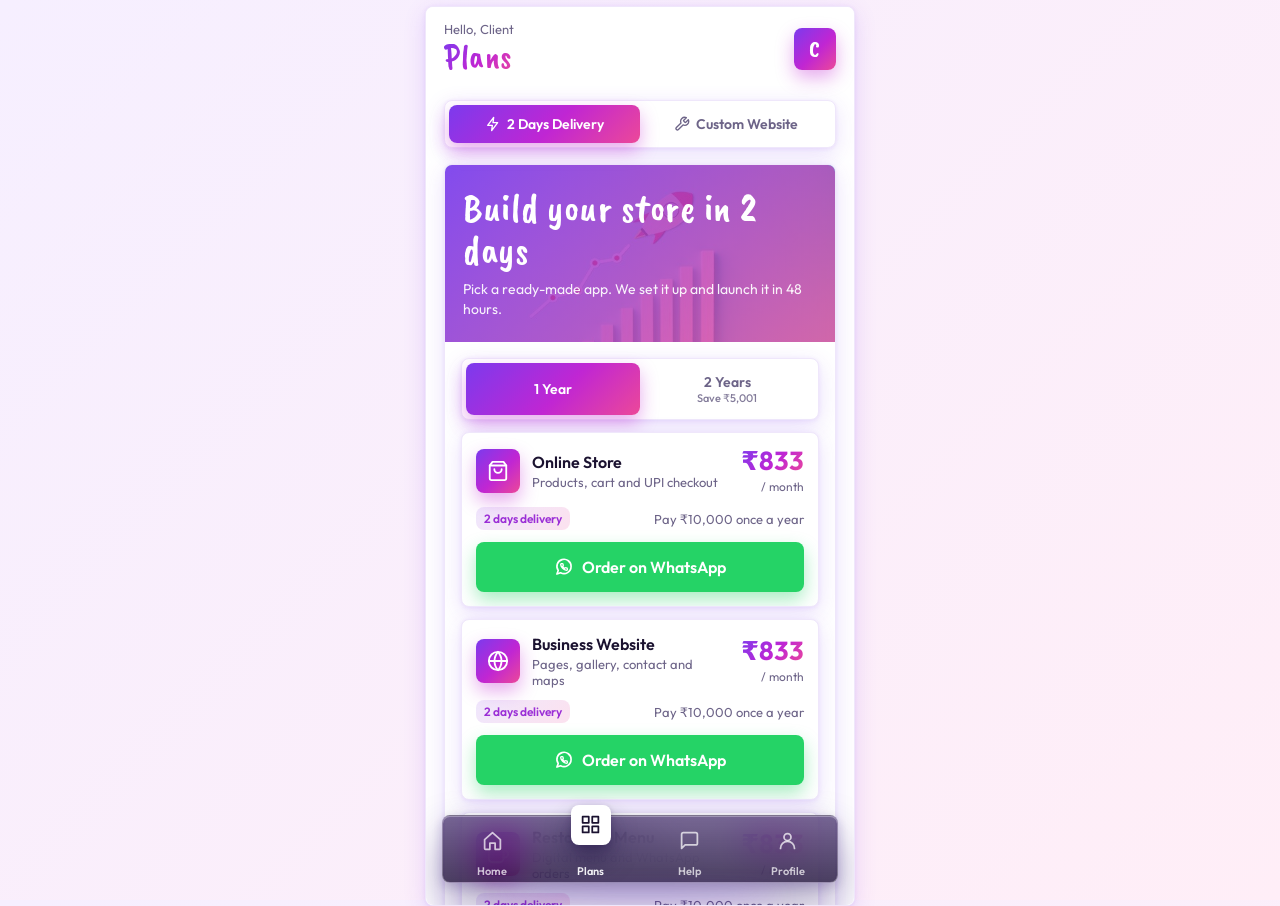
==== pages/plans.html @ e2c8d3a1 "Add files via upload" ====
<!DOCTYPE html>
<html lang="en">
<head>
<meta charset="utf-8">
<meta name="viewport" content="width=device-width, initial-scale=1, viewport-fit=cover">
<title>LaunchMyWeb - Plans</title>
<link href="https://fonts.googleapis.com/css2?family=Caveat+Brush&family=Outfit:wght@400;500;600;700&display=swap" rel="stylesheet">
<link rel="stylesheet" href="../css/base.css">
<link rel="stylesheet" href="../css/plans.css">
</head>
<body>
<div class="app">
<section id="app" class="scr on">
  <header><div><small>Hello, Client</small><h1 class="br">Plans</h1></div><div class="av br">C</div></header>
  <main id="main">
      <div class="v on" id="v-plans">
      <div class="seg"><button class="on" id="m2"><svg viewBox="0 0 24 24"><path d="M13 2L4 14h7l-1 8 9-12h-7z"/></svg>2 Days Delivery</button><button id="mc"><svg viewBox="0 0 24 24"><path d="M14.7 6.3a1 1 0 0 0 0 1.4l1.6 1.6a1 1 0 0 0 1.4 0l3.77-3.77a6 6 0 0 1-7.94 7.94l-6.91 6.91a2.12 2.12 0 0 1-3-3l6.91-6.91a6 6 0 0 1 7.94-7.94l-3.76 3.76z"/></svg>Custom Website</button></div>
      <div class="card cont" id="p2">
        <div class="ch"><h2 class="br">Build your store in 2 days</h2><p>Pick a ready-made app. We set it up and launch it in 48 hours.</p></div>
        <div class="cb">
          <div class="seg"><button class="on" id="b1">1 Year</button><button id="b2">2 Years</button></div>
          <div id="apps"></div>
        </div>
      </div>
      <div class="card cont" id="pc" hidden>
        <div class="ch"><h2 class="br">Your website, your way</h2><p>Special design or extra features? We build it from scratch.</p></div>
        <div class="cb">
          <div id="cf"></div>
          <p class="note">Price depends on what you need. Tell us and we will send a quote.</p>
          <button class="btn wa" data-app="Custom Website"><svg viewBox="0 0 24 24"><path d="M20.5 11.5a8.5 8.5 0 0 1-12.6 7.4L3.5 20.5l1.6-4.3A8.5 8.5 0 1 1 20.5 11.5z"/><g transform="translate(7.2 7.2) scale(.4)" stroke-width="4"><path d="M22 16.9v3a2 2 0 0 1-2.2 2 19.8 19.8 0 0 1-8.6-3.1 19.5 19.5 0 0 1-6-6A19.8 19.8 0 0 1 2.1 4.2 2 2 0 0 1 4.1 2h3a2 2 0 0 1 2 1.7c.1 1 .4 1.9.7 2.8a2 2 0 0 1-.5 2.1L8.1 9.9a16 16 0 0 0 6 6l1.3-1.3a2 2 0 0 1 2.1-.4c.9.3 1.8.6 2.8.7a2 2 0 0 1 1.7 2z"/></g></svg>Get a quote on WhatsApp</button>
        </div>
      </div>
    </div>
  </main>
  <nav class="nav" id="nav">
    <a class="nb" href="home.html"><i><svg viewBox="0 0 24 24"><path d="M3 11l9-8 9 8v10a1 1 0 0 1-1 1h-5v-7H9v7H4a1 1 0 0 1-1-1z"/></svg></i>Home</a>
    <a class="nb on" href="plans.html"><i><svg viewBox="0 0 24 24"><rect x="3" y="3" width="7" height="7"/><rect x="14" y="3" width="7" height="7"/><rect x="3" y="14" width="7" height="7"/><rect x="14" y="14" width="7" height="7"/></svg></i>Plans</a>
    <a class="nb" href="help.html"><i><svg viewBox="0 0 24 24"><path d="M21 15a2 2 0 0 1-2 2H7l-4 4V5a2 2 0 0 1 2-2h14a2 2 0 0 1 2 2z"/></svg></i>Help</a>
    <a class="nb" href="profile.html"><i><svg viewBox="0 0 24 24"><circle cx="12" cy="8" r="4"/><path d="M4 21a8 8 0 0 1 16 0"/></svg></i>Profile</a>
  </nav>
  <div id="toast"></div>
</section>
</div>
<script src="../js/common.js"></script>
<script src="../js/plans.js"></script>
</body>
</html>
---- css/base.css ----
/* LaunchMyWeb - shared: tokens, layout, nav, buttons, cards */
*{box-sizing:border-box;margin:0;padding:0;-webkit-tap-highlight-color:transparent}
:root{color-scheme:light;--img:url(../images/profile-bg.jpg);--bg:#fff;--card:#fff;--tx:#1b1230;--mut:#6d6488;--bd:#efe7fb;--bsh:0 8px 18px rgba(192,38,211,.38);--r:8px;--g:linear-gradient(135deg,#7c3aed 0%,#c026d3 55%,#ec4899 100%);--sh:0 6px 22px rgba(124,58,237,.16),0 1px 4px rgba(124,58,237,.1)}
html,body{height:100%}
body{font-family:'Outfit',system-ui,-apple-system,'Segoe UI',sans-serif;background:var(--bg);color:var(--tx);display:flex;justify-content:center;overflow:hidden}
.br{font-family:'Caveat Brush','Permanent Marker','Segoe Script',cursive;font-weight:400;letter-spacing:.5px}
@media(min-width:500px){body{align-items:center;background:linear-gradient(135deg,#f6efff,#ffeef7)}.app{height:min(100%,880px);border-radius:var(--r);box-shadow:0 24px 70px rgba(124,58,237,.28)}}
.scr{position:absolute;inset:0;display:flex;flex-direction:column;opacity:0;visibility:hidden;transition:opacity .45s,visibility .45s}
.scr.on{opacity:1;visibility:visible}
@keyframes pop{from{opacity:0;transform:translateY(14px) scale(.9)}to{opacity:1;transform:none}}
.btn{border:0;border-radius:var(--r);padding:15px 18px;font:600 16px/1 Outfit,system-ui,sans-serif;cursor:pointer;background:var(--g);color:#fff;width:100%;box-shadow:var(--bsh);transition:transform .15s}
.btn:active{transform:scale(.97)}
.btn.w{background:#fff;color:#7c1fd1;box-shadow:0 8px 18px rgba(60,10,110,.3)}
.btn.o{background:#fff;border:1px solid var(--bd);color:var(--tx);box-shadow:var(--sh)}
#app{background:var(--bg)}
header{display:flex;justify-content:space-between;align-items:center;padding:calc(14px + env(safe-area-inset-top,0px)) 18px 8px}
header small{display:block;color:var(--mut);font-size:13px}
header h1{font-size:34px;line-height:1.2;background:var(--g);-webkit-background-clip:text;background-clip:text;color:transparent;display:inline-block}
.av{width:42px;height:42px;border-radius:var(--r);background:var(--g);color:#fff;display:grid;place-items:center;font-size:24px;box-shadow:var(--bsh)}
main{flex:1;overflow-y:auto;padding:8px 18px 120px;scrollbar-width:none}
main::-webkit-scrollbar{display:none}
.v{display:none}
.v.on{display:block;animation:pop .35s both}
.card{background:var(--card);border:1px solid var(--bd);border-radius:var(--r);padding:16px;box-shadow:var(--sh);margin-bottom:14px}
h3.s{font-size:26px;margin:6px 0 10px}
.li{display:flex;gap:10px;align-items:flex-start;font-size:14.5px;padding:6px 0;line-height:1.35}
.ck{flex:none;width:18px;height:18px;border-radius:var(--r);background:var(--g);box-shadow:0 3px 8px rgba(192,38,211,.35);display:grid;place-items:center;margin-top:1px}
.ck svg{width:11px;height:11px;fill:none;stroke:#fff;stroke-width:3.5;stroke-linecap:round;stroke-linejoin:round}
.rw{display:flex;justify-content:space-between;align-items:center;padding:14px 0;border-bottom:1px solid var(--bd);font-size:15px}
.rw:last-child{border:0}
.rw span{color:var(--mut);font-size:13px}
.rl{display:flex;align-items:center;gap:12px}
.ic{width:34px;height:34px;border-radius:var(--r);background:linear-gradient(135deg,rgba(124,58,237,.12),rgba(236,72,153,.16));color:#9b2fd6;display:grid;place-items:center;box-shadow:0 4px 10px rgba(124,58,237,.18)}
.ic svg{width:18px;height:18px;fill:none;stroke:currentColor;stroke-width:2;stroke-linecap:round;stroke-linejoin:round}
.nav{position:absolute;left:16px;right:16px;bottom:calc(22px + env(safe-area-inset-bottom,0px));height:68px;background:linear-gradient(180deg,rgba(48,24,92,.66),rgba(24,10,52,.78));backdrop-filter:blur(18px) saturate(170%);-webkit-backdrop-filter:blur(18px) saturate(170%);border:1px solid rgba(255,255,255,.28);border-radius:var(--r);box-shadow:0 22px 44px rgba(40,15,100,.38),0 4px 12px rgba(40,15,100,.2),inset 0 1px 0 rgba(255,255,255,.3);display:flex;z-index:5;animation:hov 5s ease-in-out infinite}
.nav::after{content:"";position:absolute;left:14%;right:14%;bottom:-18px;height:10px;border-radius:50%;background:rgba(124,58,237,.35);filter:blur(10px)}
@keyframes hov{50%{transform:translateY(-4px)}}
.nb{flex:1;background:none;border:0;color:rgba(255,255,255,.72);display:flex;flex-direction:column;align-items:center;justify-content:center;gap:3px;font:600 11px Outfit,system-ui,sans-serif;cursor:pointer}
.nb i{width:40px;height:40px;display:grid;place-items:center;border-radius:var(--r);transition:all .3s cubic-bezier(.3,1.5,.5,1)}
.nb svg{width:21px;height:21px;fill:none;stroke:currentColor;stroke-width:2;stroke-linecap:round;stroke-linejoin:round}
.nb.on{color:#fff}
.nb.on i{background:#fff;color:#1b1230;transform:translateY(-16px);box-shadow:0 14px 26px rgba(20,8,60,.45),0 2px 6px rgba(20,8,60,.2)}
.nb:focus-visible,.btn:focus-visible,.skip:focus-visible,.seg button:focus-visible{outline:2px solid #ec4899;outline-offset:2px}
#toast{position:absolute;left:18px;right:18px;top:calc(14px + env(safe-area-inset-top,0px));background:var(--g);color:#fff;padding:13px 16px;border-radius:var(--r);font-weight:600;font-size:14px;z-index:10;transform:translateY(-220%);opacity:0;transition:transform .4s cubic-bezier(.3,1.3,.5,1),opacity .3s;box-shadow:var(--sh)}
#toast.on{transform:none;opacity:1}
@media(prefers-reduced-motion:reduce){*{animation:none!important;transition-duration:.01s!important}}
[hidden]{display:none!important}
.pi{flex:none;width:44px;height:44px;border-radius:var(--r);background:var(--g);color:#fff;display:grid;place-items:center;box-shadow:var(--bsh)}
.pi svg{width:22px;height:22px;fill:none;stroke:currentColor;stroke-width:2;stroke-linecap:round;stroke-linejoin:round}
.btn.wa{display:flex;align-items:center;justify-content:center;gap:8px;background:#25d366;box-shadow:0 8px 18px rgba(37,211,102,.4)}
.btn.wa svg{width:20px;height:20px;fill:none;stroke:currentColor;stroke-width:2;stroke-linecap:round;stroke-linejoin:round}
a.nb{text-decoration:none}
.tap{cursor:pointer}.tap:active{background:rgba(124,58,237,.07)}
---- css/plans.css ----
/* LaunchMyWeb - Plans page */
.app{position:relative;width:100%;max-width:430px;height:100%;overflow:hidden;background:var(--bg)}
.seg{display:grid;grid-template-columns:1fr 1fr;background:var(--card);border:1px solid var(--bd);border-radius:var(--r);padding:4px;margin:6px 0 16px;box-shadow:var(--sh)}
.seg button{border:0;background:none;color:var(--mut);padding:10px;border-radius:var(--r);font:600 14px Outfit,system-ui,sans-serif;cursor:pointer;transition:.25s}
.seg button.on{background:var(--g);color:#fff;box-shadow:var(--bsh)}
.seg button svg{width:16px;height:16px;fill:none;stroke:currentColor;stroke-width:2;stroke-linecap:round;stroke-linejoin:round;vertical-align:-3px;margin-right:6px}
.seg button small{display:block;font-size:11px;font-weight:500;opacity:.85}
.cont{padding:0;overflow:hidden}
.ch{padding:22px 18px;color:#fff;background:linear-gradient(135deg,rgba(124,58,237,.9),rgba(236,72,153,.78)),var(--img) center 30%/cover}
.ch h2{font-size:40px;line-height:1.05}
.ch p{font-size:14px;opacity:.93;margin-top:8px;line-height:1.45}
.cb{padding:16px}
.cb .seg{margin:0 0 4px}
.note{font-size:13px;color:var(--mut);margin:12px 0 14px;line-height:1.45}
.app{border:1px solid var(--bd);border-radius:var(--r);padding:14px;margin-top:12px;box-shadow:var(--sh)}
.ah{display:flex;align-items:center;gap:12px}
.an{flex:1;min-width:0}
.an b{display:block;font-size:16px;font-weight:600}
.an span{display:block;font-size:13px;color:var(--mut);margin-top:2px}
.ap{flex:none;text-align:right}
.ap b{display:block;font-size:26px;font-weight:700;line-height:1.1;background:var(--g);-webkit-background-clip:text;background-clip:text;color:transparent}
.ap small{font-size:12px;color:var(--mut)}
.pay{display:flex;align-items:center;justify-content:space-between;gap:8px;margin:12px 0;font-size:13px;color:var(--mut)}
.chip{font-size:12px;font-weight:600;padding:4px 8px;border-radius:var(--r);background:linear-gradient(135deg,rgba(124,58,237,.12),rgba(236,72,153,.16));color:#9b2fd6}
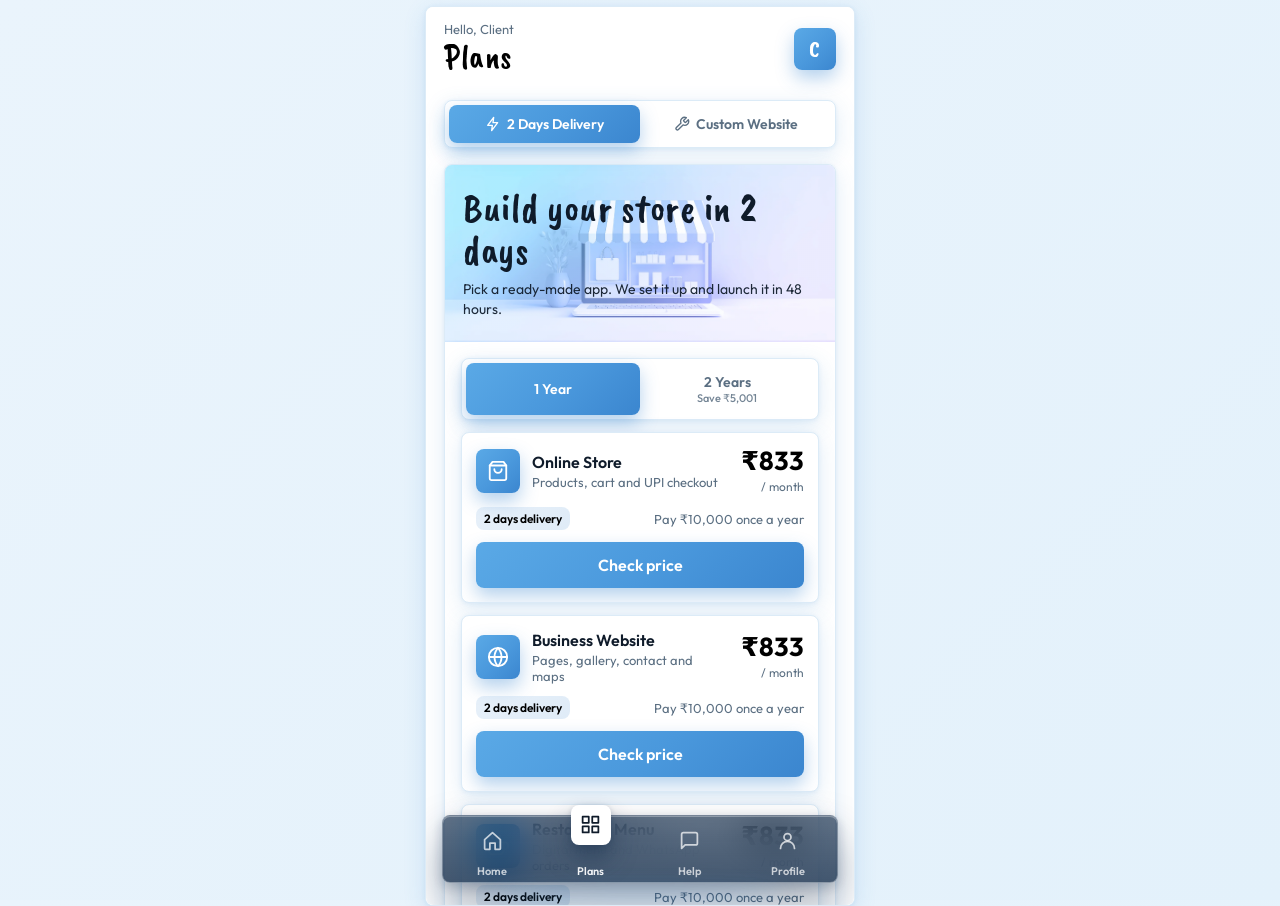
==== commit d027a559: "Update plans.html" ====
--- a/pages/plans.html
+++ b/pages/plans.html
@@ -25,9 +25,10 @@
       <div class="card cont" id="pc" hidden>
         <div class="ch"><h2 class="br">Your website, your way</h2><p>Special design or extra features? We build it from scratch.</p></div>
         <div class="cb">
-          <div id="cf"></div>
-          <p class="note">Price depends on what you need. Tell us and we will send a quote.</p>
-          <button class="btn wa" data-app="Custom Website"><svg viewBox="0 0 24 24"><path d="M20.5 11.5a8.5 8.5 0 0 1-12.6 7.4L3.5 20.5l1.6-4.3A8.5 8.5 0 1 1 20.5 11.5z"/><g transform="translate(7.2 7.2) scale(.4)" stroke-width="4"><path d="M22 16.9v3a2 2 0 0 1-2.2 2 19.8 19.8 0 0 1-8.6-3.1 19.5 19.5 0 0 1-6-6A19.8 19.8 0 0 1 2.1 4.2 2 2 0 0 1 4.1 2h3a2 2 0 0 1 2 1.7c.1 1 .4 1.9.7 2.8a2 2 0 0 1-.5 2.1L8.1 9.9a16 16 0 0 0 6 6l1.3-1.3a2 2 0 0 1 2.1-.4c.9.3 1.8.6 2.8.7a2 2 0 0 1 1.7 2z"/></g></svg>Get a quote on WhatsApp</button>
+          <h3 class="s br" style="margin:6px 0 4px">Choose what you need</h3>
+          <div id="co"></div>
+          <div class="tot"><span>Total</span><b id="ct"></b></div>
+          <button class="btn" id="cc">Check price</button>
         </div>
       </div>
     </div>
@@ -38,6 +39,7 @@
     <a class="nb" href="help.html"><i><svg viewBox="0 0 24 24"><path d="M21 15a2 2 0 0 1-2 2H7l-4 4V5a2 2 0 0 1 2-2h14a2 2 0 0 1 2 2z"/></svg></i>Help</a>
     <a class="nb" href="profile.html"><i><svg viewBox="0 0 24 24"><circle cx="12" cy="8" r="4"/><path d="M4 21a8 8 0 0 1 16 0"/></svg></i>Profile</a>
   </nav>
+  <div class="sheet" id="sheet" hidden><div class="sb" id="sb"></div></div>
   <div id="toast"></div>
 </section>
 </div>
--- a/css/base.css
+++ b/css/base.css
@@ -1,21 +1,21 @@
 /* LaunchMyWeb - shared: tokens, layout, nav, buttons, cards */
 *{box-sizing:border-box;margin:0;padding:0;-webkit-tap-highlight-color:transparent}
-:root{color-scheme:light;--img:url(../images/profile-bg.jpg);--bg:#fff;--card:#fff;--tx:#1b1230;--mut:#6d6488;--bd:#efe7fb;--bsh:0 8px 18px rgba(192,38,211,.38);--r:8px;--g:linear-gradient(135deg,#7c3aed 0%,#c026d3 55%,#ec4899 100%);--sh:0 6px 22px rgba(124,58,237,.16),0 1px 4px rgba(124,58,237,.1)}
+:root{color-scheme:light;--img:url(../images/banner-bg.png);--bg:#fff;--card:#fff;--tx:#0f1b2a;--mut:#5b6f82;--bd:#dcebf7;--bsh:0 8px 18px rgba(59,134,207,.38);--r:8px;--g:linear-gradient(135deg,#5aa9e6 0%,#4a98dc 55%,#3b86cf 100%);--sh:0 6px 22px rgba(59,134,207,.16),0 1px 4px rgba(59,134,207,.1)}
 html,body{height:100%}
 body{font-family:'Outfit',system-ui,-apple-system,'Segoe UI',sans-serif;background:var(--bg);color:var(--tx);display:flex;justify-content:center;overflow:hidden}
 .br{font-family:'Caveat Brush','Permanent Marker','Segoe Script',cursive;font-weight:400;letter-spacing:.5px}
-@media(min-width:500px){body{align-items:center;background:linear-gradient(135deg,#f6efff,#ffeef7)}.app{height:min(100%,880px);border-radius:var(--r);box-shadow:0 24px 70px rgba(124,58,237,.28)}}
+@media(min-width:500px){body{align-items:center;background:linear-gradient(135deg,#eaf4fc,#e3f1fb)}.app{height:min(100%,880px);border-radius:var(--r);box-shadow:0 24px 70px rgba(59,134,207,.28)}}
 .scr{position:absolute;inset:0;display:flex;flex-direction:column;opacity:0;visibility:hidden;transition:opacity .45s,visibility .45s}
 .scr.on{opacity:1;visibility:visible}
 @keyframes pop{from{opacity:0;transform:translateY(14px) scale(.9)}to{opacity:1;transform:none}}
 .btn{border:0;border-radius:var(--r);padding:15px 18px;font:600 16px/1 Outfit,system-ui,sans-serif;cursor:pointer;background:var(--g);color:#fff;width:100%;box-shadow:var(--bsh);transition:transform .15s}
 .btn:active{transform:scale(.97)}
-.btn.w{background:#fff;color:#7c1fd1;box-shadow:0 8px 18px rgba(60,10,110,.3)}
+.btn.w{background:#fff;color:#000;box-shadow:0 8px 18px rgba(15,40,70,.3)}
 .btn.o{background:#fff;border:1px solid var(--bd);color:var(--tx);box-shadow:var(--sh)}
 #app{background:var(--bg)}
 header{display:flex;justify-content:space-between;align-items:center;padding:calc(14px + env(safe-area-inset-top,0px)) 18px 8px}
 header small{display:block;color:var(--mut);font-size:13px}
-header h1{font-size:34px;line-height:1.2;background:var(--g);-webkit-background-clip:text;background-clip:text;color:transparent;display:inline-block}
+header h1{font-size:34px;line-height:1.2;color:#000;display:inline-block}
 .av{width:42px;height:42px;border-radius:var(--r);background:var(--g);color:#fff;display:grid;place-items:center;font-size:24px;box-shadow:var(--bsh)}
 main{flex:1;overflow-y:auto;padding:8px 18px 120px;scrollbar-width:none}
 main::-webkit-scrollbar{display:none}
@@ -24,23 +24,23 @@
 .card{background:var(--card);border:1px solid var(--bd);border-radius:var(--r);padding:16px;box-shadow:var(--sh);margin-bottom:14px}
 h3.s{font-size:26px;margin:6px 0 10px}
 .li{display:flex;gap:10px;align-items:flex-start;font-size:14.5px;padding:6px 0;line-height:1.35}
-.ck{flex:none;width:18px;height:18px;border-radius:var(--r);background:var(--g);box-shadow:0 3px 8px rgba(192,38,211,.35);display:grid;place-items:center;margin-top:1px}
+.ck{flex:none;width:18px;height:18px;border-radius:var(--r);background:var(--g);box-shadow:0 3px 8px rgba(59,134,207,.35);display:grid;place-items:center;margin-top:1px}
 .ck svg{width:11px;height:11px;fill:none;stroke:#fff;stroke-width:3.5;stroke-linecap:round;stroke-linejoin:round}
 .rw{display:flex;justify-content:space-between;align-items:center;padding:14px 0;border-bottom:1px solid var(--bd);font-size:15px}
 .rw:last-child{border:0}
 .rw span{color:var(--mut);font-size:13px}
 .rl{display:flex;align-items:center;gap:12px}
-.ic{width:34px;height:34px;border-radius:var(--r);background:linear-gradient(135deg,rgba(124,58,237,.12),rgba(236,72,153,.16));color:#9b2fd6;display:grid;place-items:center;box-shadow:0 4px 10px rgba(124,58,237,.18)}
+.ic{width:34px;height:34px;border-radius:var(--r);background:linear-gradient(135deg,rgba(59,134,207,.12),rgba(59,134,207,.16));color:#000;display:grid;place-items:center;box-shadow:0 4px 10px rgba(59,134,207,.18)}
 .ic svg{width:18px;height:18px;fill:none;stroke:currentColor;stroke-width:2;stroke-linecap:round;stroke-linejoin:round}
-.nav{position:absolute;left:16px;right:16px;bottom:calc(22px + env(safe-area-inset-bottom,0px));height:68px;background:linear-gradient(180deg,rgba(48,24,92,.66),rgba(24,10,52,.78));backdrop-filter:blur(18px) saturate(170%);-webkit-backdrop-filter:blur(18px) saturate(170%);border:1px solid rgba(255,255,255,.28);border-radius:var(--r);box-shadow:0 22px 44px rgba(40,15,100,.38),0 4px 12px rgba(40,15,100,.2),inset 0 1px 0 rgba(255,255,255,.3);display:flex;z-index:5;animation:hov 5s ease-in-out infinite}
-.nav::after{content:"";position:absolute;left:14%;right:14%;bottom:-18px;height:10px;border-radius:50%;background:rgba(124,58,237,.35);filter:blur(10px)}
+.nav{position:absolute;left:16px;right:16px;bottom:calc(22px + env(safe-area-inset-bottom,0px));height:68px;background:linear-gradient(180deg,rgba(15,40,70,.66),rgba(15,40,70,.78));backdrop-filter:blur(18px) saturate(170%);-webkit-backdrop-filter:blur(18px) saturate(170%);border:1px solid rgba(255,255,255,.28);border-radius:var(--r);box-shadow:0 22px 44px rgba(15,40,70,.38),0 4px 12px rgba(15,40,70,.2),inset 0 1px 0 rgba(255,255,255,.3);display:flex;z-index:5;animation:hov 5s ease-in-out infinite}
+.nav::after{content:"";position:absolute;left:14%;right:14%;bottom:-18px;height:10px;border-radius:50%;background:rgba(59,134,207,.35);filter:blur(10px)}
 @keyframes hov{50%{transform:translateY(-4px)}}
 .nb{flex:1;background:none;border:0;color:rgba(255,255,255,.72);display:flex;flex-direction:column;align-items:center;justify-content:center;gap:3px;font:600 11px Outfit,system-ui,sans-serif;cursor:pointer}
 .nb i{width:40px;height:40px;display:grid;place-items:center;border-radius:var(--r);transition:all .3s cubic-bezier(.3,1.5,.5,1)}
 .nb svg{width:21px;height:21px;fill:none;stroke:currentColor;stroke-width:2;stroke-linecap:round;stroke-linejoin:round}
 .nb.on{color:#fff}
-.nb.on i{background:#fff;color:#1b1230;transform:translateY(-16px);box-shadow:0 14px 26px rgba(20,8,60,.45),0 2px 6px rgba(20,8,60,.2)}
-.nb:focus-visible,.btn:focus-visible,.skip:focus-visible,.seg button:focus-visible{outline:2px solid #ec4899;outline-offset:2px}
+.nb.on i{background:#fff;color:#0f1b2a;transform:translateY(-16px);box-shadow:0 14px 26px rgba(15,40,70,.45),0 2px 6px rgba(15,40,70,.2)}
+.nb:focus-visible,.btn:focus-visible,.skip:focus-visible,.seg button:focus-visible{outline:2px solid #3b86cf;outline-offset:2px}
 #toast{position:absolute;left:18px;right:18px;top:calc(14px + env(safe-area-inset-top,0px));background:var(--g);color:#fff;padding:13px 16px;border-radius:var(--r);font-weight:600;font-size:14px;z-index:10;transform:translateY(-220%);opacity:0;transition:transform .4s cubic-bezier(.3,1.3,.5,1),opacity .3s;box-shadow:var(--sh)}
 #toast.on{transform:none;opacity:1}
 @media(prefers-reduced-motion:reduce){*{animation:none!important;transition-duration:.01s!important}}
@@ -50,4 +50,4 @@
 .btn.wa{display:flex;align-items:center;justify-content:center;gap:8px;background:#25d366;box-shadow:0 8px 18px rgba(37,211,102,.4)}
 .btn.wa svg{width:20px;height:20px;fill:none;stroke:currentColor;stroke-width:2;stroke-linecap:round;stroke-linejoin:round}
 a.nb{text-decoration:none}
-.tap{cursor:pointer}.tap:active{background:rgba(124,58,237,.07)}
+.tap{cursor:pointer}.tap:active{background:rgba(59,134,207,.07)}
--- a/css/plans.css
+++ b/css/plans.css
@@ -6,7 +6,7 @@
 .seg button svg{width:16px;height:16px;fill:none;stroke:currentColor;stroke-width:2;stroke-linecap:round;stroke-linejoin:round;vertical-align:-3px;margin-right:6px}
 .seg button small{display:block;font-size:11px;font-weight:500;opacity:.85}
 .cont{padding:0;overflow:hidden}
-.ch{padding:22px 18px;color:#fff;background:linear-gradient(135deg,rgba(124,58,237,.9),rgba(236,72,153,.78)),var(--img) center 30%/cover}
+.ch{padding:22px 18px;color:var(--tx);background:linear-gradient(rgba(255,255,255,.3),rgba(255,255,255,.3)),url(../images/store-bg.png) center/cover}
 .ch h2{font-size:40px;line-height:1.05}
 .ch p{font-size:14px;opacity:.93;margin-top:8px;line-height:1.45}
 .cb{padding:16px}
@@ -18,7 +18,7 @@
 .an b{display:block;font-size:16px;font-weight:600}
 .an span{display:block;font-size:13px;color:var(--mut);margin-top:2px}
 .ap{flex:none;text-align:right}
-.ap b{display:block;font-size:26px;font-weight:700;line-height:1.1;background:var(--g);-webkit-background-clip:text;background-clip:text;color:transparent}
+.ap b{display:block;font-size:26px;font-weight:700;line-height:1.1;color:#000}
 .ap small{font-size:12px;color:var(--mut)}
 .pay{display:flex;align-items:center;justify-content:space-between;gap:8px;margin:12px 0;font-size:13px;color:var(--mut)}
-.chip{font-size:12px;font-weight:600;padding:4px 8px;border-radius:var(--r);background:linear-gradient(135deg,rgba(124,58,237,.12),rgba(236,72,153,.16));color:#9b2fd6}
+.chip{font-size:12px;font-weight:600;padding:4px 8px;border-radius:var(--r);background:linear-gradient(135deg,rgba(59,134,207,.12),rgba(59,134,207,.16));color:#000}
